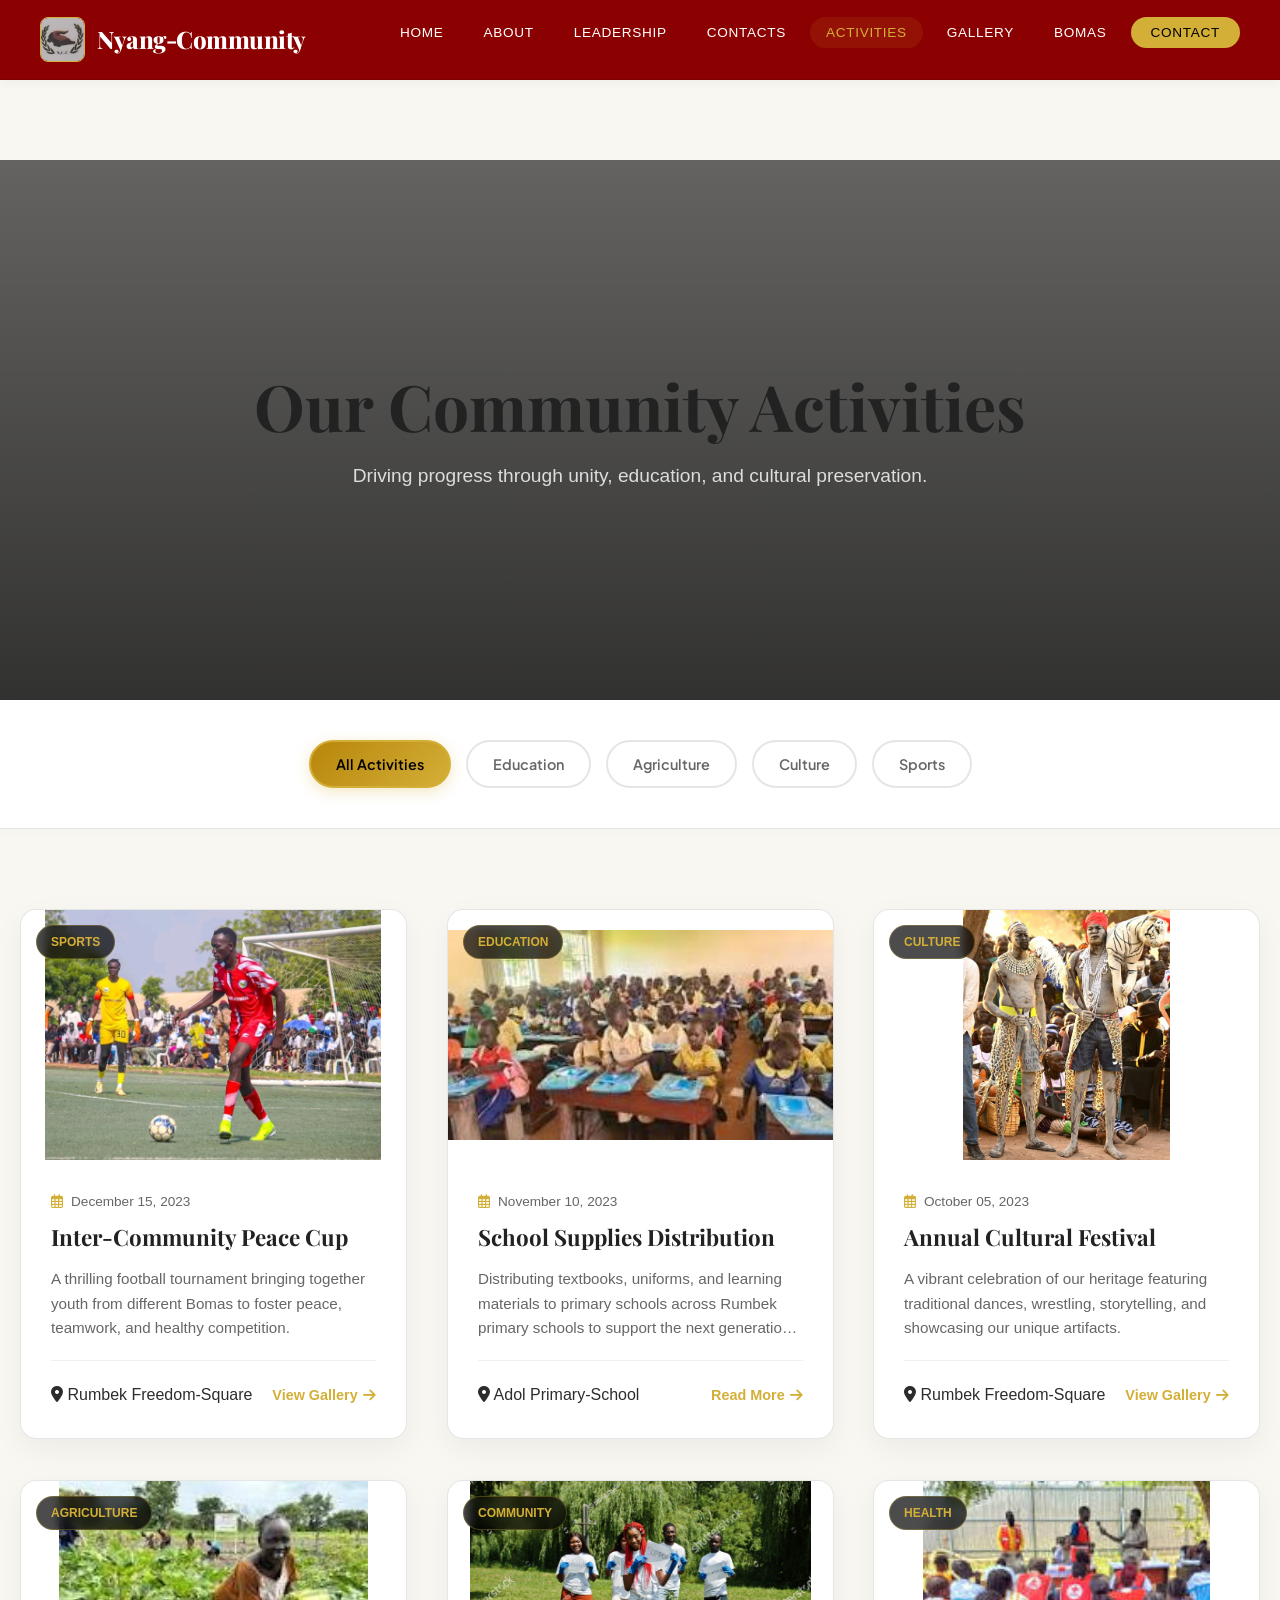
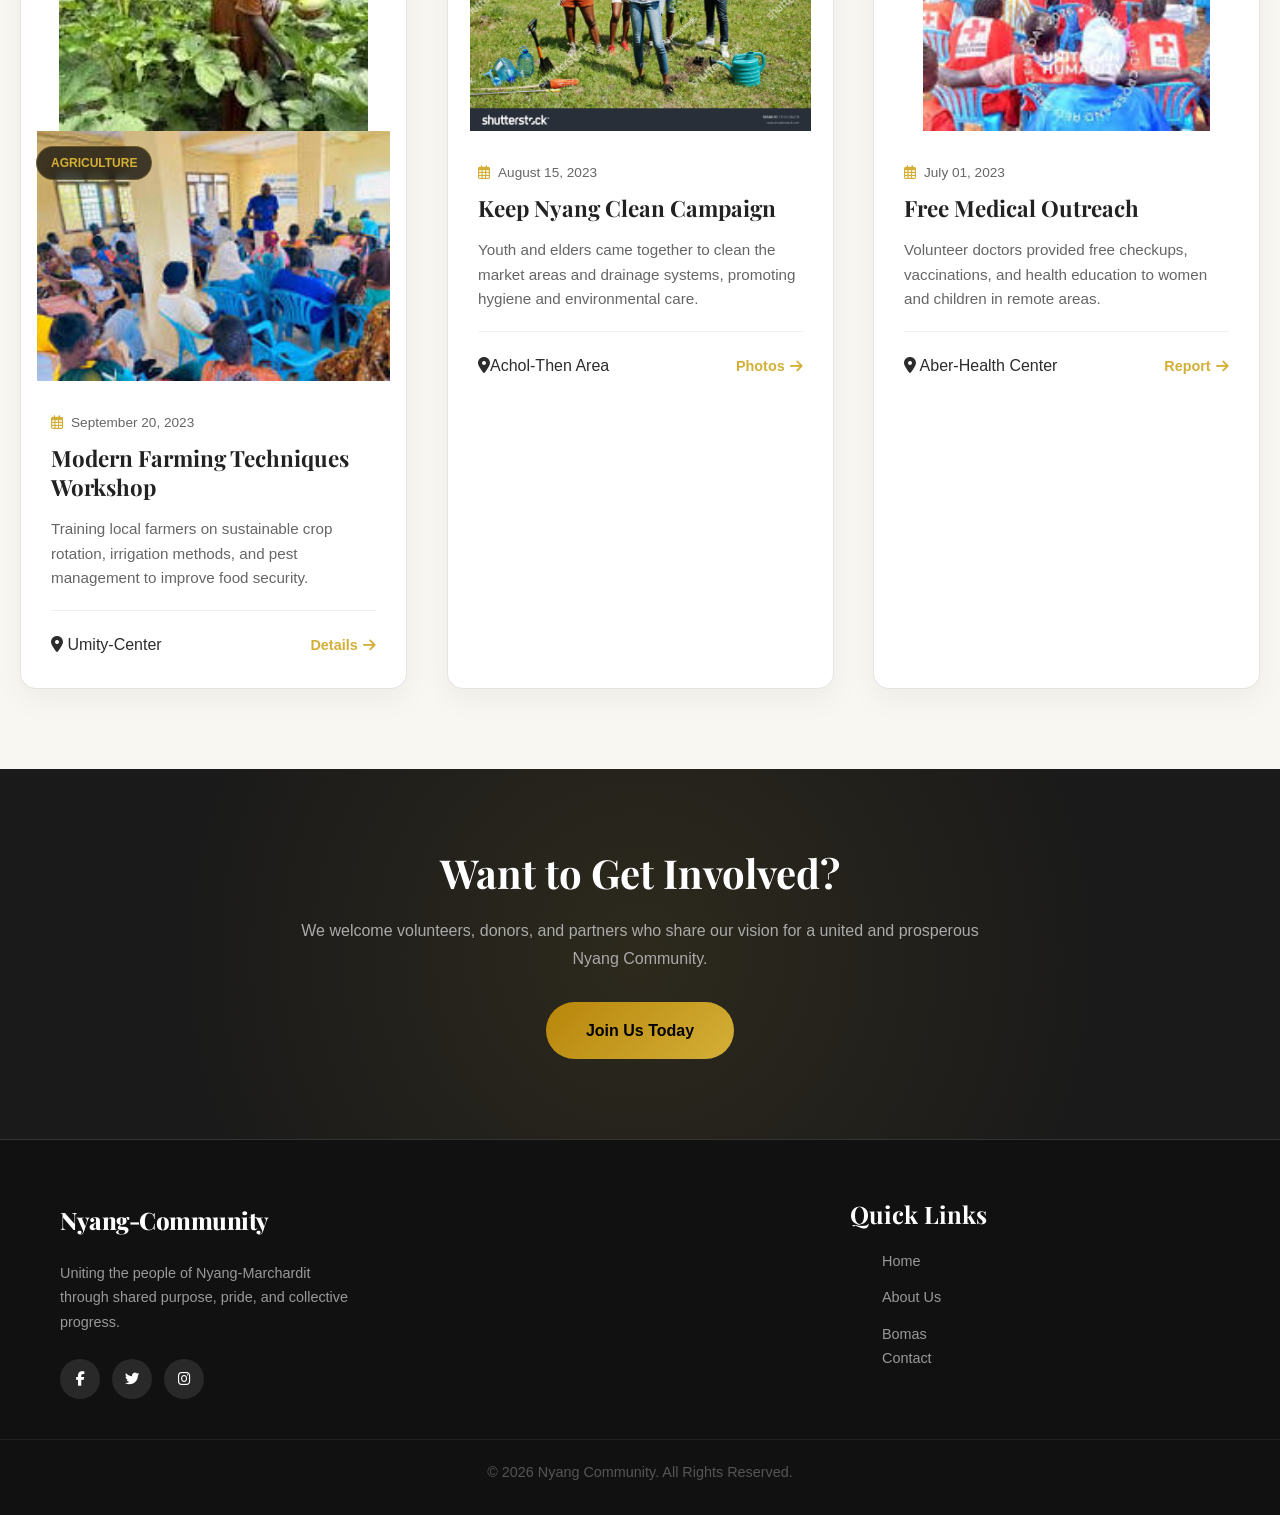
==== Activities.html @ 7ca045f8 "Nyang-website" ====
<!DOCTYPE html>
<html lang="en">

<head>

    <meta charset="utf-8">
    <meta name="author" content="Samuel Maker Adoor">
    <meta name="viewport" content="width=device-width, initial-scale=1.0">
    <meta name="description" content="Nyang-Community Activities and Events">

    <title>Activities</title>

    <!-- Fonts -->
    <link href="https://fonts.googleapis.com/css2?family=Playfair+Display:ital,wght@0,400;0,600;0,700;0,900;1,400&family=Plus+Jakarta+Sans:wght@300;400;500;600;700&display=swap" rel="stylesheet">

    <!-- Icons -->
    <link rel="stylesheet" href="https://cdnjs.cloudflare.com/ajax/libs/font-awesome/6.4.0/css/all.min.css">

    <!-- Bootstrap 5 CSS -->
    <link href="https://cdn.jsdelivr.net/npm/bootstrap@5.3.2/dist/css/bootstrap.min.css" rel="stylesheet">

    <style>

        /* =========================
           RESET & VARIABLES
        ========================= */
        *,
        *::before,
        *::after {
            box-sizing: border-box;
            margin: 0;
            padding: 0;
        }

        :root {
            /* Palette */
            --gold: #d4af37;
            --gold-light: #f3e5ab;
            --gold-gradient: linear-gradient(135deg, #b8860b 0%, #d4af37 100%);
            
            /* CREAM THEME */
            --bg-dark: #F9F7F2; 
            --bg-card: #FFFFFF;
            
            --text-main: #2C2C2C;
            --text-muted: #666666;

            /* DARK THEME */
            --dark-bg: #1a1a1a;
            --dark-text: #e0e0e0;

            --nav-h: 80px;
            --border-light: rgba(0, 0, 0, 0.1);
        }

        html {
            scroll-behavior: smooth;
        }

        body {
           font-family: 'Poppins', sans-serif;
            background-color: var(--bg-dark);
            color: var(--text-main);
            overflow-x: hidden;
            line-height: 1.7;
        }

        h1, h2, h3, h4, h5, h6 {
            font-family: 'Playfair Display', serif;
            font-weight: 700;
            color: #222;
        }

        /* =========================
           HEADER
        ========================= */
        header {
            position: sticky;
            top: 0;
            width: 100%;
            height: var(--nav-h);
            background:darkred;
            backdrop-filter: blur(12px);
            -webkit-backdrop-filter: blur(12px);
            border-bottom: 1px solid var(--border-light);
            z-index: 1000;
            box-shadow: 0 4px 10px rgba(0,0,0,0.03);
        }

        .nav-wrapper {
            max-width: 1400px;
            height: 100%;
            margin: 0 auto;
            display: flex;
            align-items: center;
            justify-content: space-between;
            padding: 0 40px;
        }

        .logo {
            font-family: 'Playfair Display', serif;
            font-size: 1.5rem;
            font-weight: 800;
            color: white;
            text-decoration: none;
            letter-spacing: -0.02em;
            display: flex;
            align-items: center;
            gap: 12px;
        }

        .logo-img {
            width: 45px;
            height: 45px;
            object-fit: cover;
            border-radius: 8px;
            border: 1px solid var(--gold);
        }

        nav ul {
            list-style: none;
            display: flex;
            gap: 8px;
        }

        nav ul li a {
            color: white;
            text-decoration: none;
            font-size: 0.85rem;
            font-weight: 500;
            letter-spacing: 0.05em;
            text-transform: uppercase;
            padding: 8px 16px;
            border-radius: 30px;
            transition: 0.3s;
        }

        nav ul li a:hover, nav ul li a.active {
            color: var(--gold);
            background: rgba(212, 175, 55, 0.1);
        }

        .hamburger {
            display: none;
            background: none;
            border: none;
            cursor: pointer;
        }
        
        .hamburger span {
            display: block;
            width: 25px;
            height: 2px;
            background: var(--text-main);
            margin: 5px 0;
            transition: 0.3s;
        }

        .mobile-nav {
            display: none;
            position: fixed;
            top: var(--nav-h);
            left: 0; width: 100%;
            background: var(--bg-card);
            padding: 20px;
            border-bottom: 1px solid var(--border-light);
            flex-direction: column;
            gap: 10px;
            z-index: 999;
            box-shadow: 0 10px 20px rgba(0,0,0,0.05);
        }
        .mobile-nav.open { display: flex; }
        .mobile-nav a {
            color: var(--text-main);
            text-decoration: none;
            padding: 12px;
            border-bottom: 1px solid var(--border-light);
            font-size: 1rem;
        }

        /* =========================
           PAGE HERO
        ========================= */
        .page-hero {
            position: relative;
            height: 60vh;
            min-height: 400px;
            display: flex;
            align-items: center;
            justify-content: center;
            text-align: center;
            color: #fff;
            background: url('https://picsum.photos/seed/activities/1920/800') no-repeat center center/cover;
            margin-top: var(--nav-h);
        }

        .page-hero::before {
            content: '';
            position: absolute;
            inset: 0;
            background: linear-gradient(to bottom, rgba(0,0,0,0.6), rgba(0,0,0,0.8));
        }

        .hero-content {
            position: relative;
            z-index: 2;
            padding: 0 20px;
            animation: fadeInUp 1s ease forwards;
        }

        .hero-title {
            font-size: clamp(2.5rem, 5vw, 4rem);
            margin-bottom: 15px;
        }

        .hero-subtitle {
            font-size: 1.2rem;
            color: #ddd;
            max-width: 600px;
            margin: 0 auto;
        }

        @keyframes fadeInUp {
            from { opacity: 0; transform: translateY(20px); }
            to { opacity: 1; transform: translateY(0); }
        }

        /* =========================
           FILTER SECTION
        ========================= */
        .filter-section {
            padding: 40px 0;
            background: var(--bg-card);
            border-bottom: 1px solid var(--border-light);
            position: sticky;
            top: var(--nav-h);
            z-index: 900;
            box-shadow: 0 5px 15px rgba(0,0,0,0.02);
        }

        .filter-container {
            max-width: 1200px;
            margin: 0 auto;
            display: flex;
            justify-content: center;
            flex-wrap: wrap;
            gap: 15px;
            padding: 0 20px;
        }

        .filter-btn {
            background: transparent;
            border: 2px solid var(--border-light);
            color: var(--text-muted);
            padding: 10px 25px;
            border-radius: 50px;
            font-size: 0.9rem;
            font-weight: 600;
            cursor: pointer;
            transition: all 0.3s ease;
            font-family: 'Plus Jakarta Sans', sans-serif;
        }

        .filter-btn:hover {
            border-color: var(--gold);
            color: var(--gold);
        }

        .filter-btn.active {
            background: var(--gold-gradient);
            color: #000;
            border-color: var(--gold);
            box-shadow: 0 4px 15px rgba(212, 175, 55, 0.3);
        }

        /* =========================
           ACTIVITIES GRID
        ========================= */
        .activities-section {
            padding: 80px 20px;
        }

        .activities-grid {
            max-width: 1400px;
            margin: 0 auto;
            display: grid;
            grid-template-columns: repeat(auto-fit, minmax(350px, 1fr));
            gap: 40px;
        }

        .activity-card {
            background: var(--bg-card);
            border-radius: 16px;
            overflow: hidden;
            box-shadow: 0 10px 30px rgba(0,0,0,0.05);
            transition: transform 0.4s ease, box-shadow 0.4s ease;
            border: 1px solid var(--border-light);
            position: relative;
            /* For Filter Animation */
            animation: scaleIn 0.5s ease forwards;
        }
        
        @keyframes scaleIn {
            from { opacity: 0; transform: scale(0.9); }
            to { opacity: 1; transform: scale(1); }
        }

        .activity-card:hover {
            transform: translateY(-10px);
            box-shadow: 0 20px 40px rgba(0,0,0,0.1);
        }

        .activity-image-wrapper {
            position: relative;
            height: 250px;
            overflow: hidden;
        }

        .activity-img {
            width: 100%;
            height: 100%;
            object-fit: contain;
            transition: transform 0.6s ease;
        }

        .activity-card:hover .activity-img {
            transform: scale(1.1);
        }

        .category-badge {
            position: absolute;
            top: 15px;
            left: 15px;
            background: rgba(0,0,0,0.7);
            color: var(--gold);
            padding: 6px 14px;
            border-radius: 20px;
            font-size: 0.75rem;
            text-transform: uppercase;
            font-weight: 700;
            backdrop-filter: blur(5px);
            border: 1px solid rgba(212, 175, 55, 0.3);
        }

        .activity-content {
            padding: 30px;
        }

        .activity-date {
            color: var(--text-muted);
            font-size: 0.85rem;
            margin-bottom: 10px;
            display: flex;
            align-items: center;
            gap: 8px;
        }

        .activity-date i { color: var(--gold); }

        .activity-title {
            font-size: 1.4rem;
            margin-bottom: 15px;
            color: #222;
            line-height: 1.3;
        }

        .activity-desc {
            color: #666;
            font-size: 0.95rem;
            margin-bottom: 20px;
            line-height: 1.6;
            display: -webkit-box;
            -webkit-line-clamp: 3;
            -webkit-box-orient: vertical;
            overflow: hidden;
        }

        .activity-footer {
            display: flex;
            justify-content: space-between;
            align-items: center;
            border-top: 1px solid #f0f0f0;
            padding-top: 20px;
        }

        .read-more {
            color: var(--gold);
            text-decoration: none;
            font-weight: 600;
            font-size: 0.9rem;
            display: flex;
            align-items: center;
            gap: 5px;
            transition: gap 0.3s;
        }

        .read-more:hover { gap: 10px; }

        /* =========================
           CALL TO ACTION
        ========================= */
        .cta-section {
            background: var(--dark-bg);
            color: #fff;
            padding: 80px 20px;
            text-align: center;
            position: relative;
            overflow: hidden;
        }

        .cta-section::before {
            content: '';
            position: absolute;
            top: 0; left: 0; width: 100%; height: 100%;
            background: radial-gradient(circle, rgba(212,175,55,0.1) 0%, transparent 70%);
        }

        .cta-content { position: relative; z-index: 2; max-width: 700px; margin: 0 auto; }
        .cta-title { color: #fff; margin-bottom: 20px; font-size: 2.5rem; }
        .cta-text { color: #aaa; margin-bottom: 30px; }

        .btn-cta {
            display: inline-block;
            background: var(--gold-gradient);
            color: #000;
            padding: 15px 40px;
            border-radius: 50px;
            text-decoration: none;
            font-weight: 700;
            transition: 0.3s;
        }
        .btn-cta:hover { transform: translateY(-3px); box-shadow: 0 10px 20px rgba(212,175,55,0.3); }

        /* =========================
           FOOTER
        ========================= */
        footer {
            background: #111; 
            border-top: 1px solid #333;
            padding: 60px 0 30px;
            font-size: 0.9rem;
            color: #ccc;
        }

        .footer-content {
            display: grid;
            grid-template-columns: 2fr 1fr;
            max-width: 1200px;
            margin: 0 auto 40px;
            padding: 0 20px;
            gap: 50px;
        }

        .footer-brand p { color: #999; margin-top: 20px; max-width: 300px; }
        .social-icons {
            margin-top: 25px;
            display: flex;
            gap: 12px;
        }
        .social-link {
            width: 40px; height: 40px; border-radius: 50%;
            background: rgba(255,255,255,0.1); color: #fff;
            display: flex; align-items: center; justify-content: center;
            text-decoration: none; transition: 0.3s;
        }
        .social-link:hover { background: var(--gold); color: #000; }

        .footer-links h4 { color: #fff; margin-bottom: 20px; }
        .footer-links ul { list-style: none; }
        .footer-links li { margin-bottom: 12px; }
        .footer-links a { color: #999; text-decoration: none; transition: 0.3s; }
        .footer-links a:hover { color: var(--gold); padding-left: 5px; }

        .copyright {
            text-align: center;
            color: #555;
            padding-top: 20px;
            border-top: 1px solid #222;
        }

        /* Responsive */
        @media (max-width: 768px) {
            .hero-title { font-size: 2.5rem; }
            .filter-container { gap: 10px; }
            .filter-btn { font-size: 0.8rem; padding: 8px 16px; }
            .activities-grid { grid-template-columns: 1fr; }
            nav { display: none; }
            .hamburger { display: block; }
            .footer-content { grid-template-columns: 1fr; text-align: center; }
            .footer-brand p { margin: 20px auto; }
            .social-icons { justify-content: center; }
        }
    </style>

</head>

<body>

    <!-- HEADER -->
    <header id="header">
        <div class="nav-wrapper">
            <a href="index.html" class="logo">
                <img src="logor.jpg" onerror="this.src='https://picsum.photos/seed/logo/100/100'" alt="Logo" class="logo-img">
                <span>Nyang-Community</span>
            </a>

            <nav>
                <ul>
                    <li><a href="Home.html">Home</a></li>
                    <li><a href="Home.html#about">About</a></li>
                    <li><a href="Home.html#Leaderships">Leadership</a></li>
                    <li><a href="Home.html#contact">Contacts</a></li>
                    <li><a href="Activities.html" class="active">Activities</a></li>
                    <li><a href="Gallary.html">Gallery</a></li>
                    <li><a href="Bomas.html">Bomas</a></li>
                    <li><a href="Home.html#contact" style="padding: 8px 20px; background: var(--gold); border-radius: 30px; color: #000;">Contact</a></li>
                </ul>
            </nav>

            <button class="hamburger" id="hamburger">
                <span></span>
                <span></span>
                <span></span>
            </button>
        </div>
    </header>

    <!-- MOBILE NAV -->
    <div class="mobile-nav" id="mobile-nav">
        <a href="index.html#about">About</a>
        <a href="index.html#Leaderships">Leadership</a>
        <a href="Activities.html">Activities</a>
        <a href="events.html">Events</a>
        <li>a<li><a href="Gallary.html">Gallery</a></li>
        <li>a<a href="Bomas.html">Bomas</a></li>
        <a href="Home.html#contact">Contact</a>
    </div>

    <!-- PAGE HERO -->
    <section class="page-hero">
        <div class="hero-content">
            <h1 class="hero-title">Our Community Activities</h1>
            <p class="hero-subtitle">Driving progress through unity, education, and cultural preservation.</p>
        </div>
    </section>

    <!-- FILTER BUTTONS -->
    <div class="filter-section">
        <div class="filter-container">
            <button class="filter-btn active" data-filter="all">All Activities</button>
            <button class="filter-btn" data-filter="education">Education</button>
            <button class="filter-btn" data-filter="agriculture">Agriculture</button>
            <button class="filter-btn" data-filter="culture">Culture</button>
            <button class="filter-btn" data-filter="sports">Sports</button>
        </div>
    </div>

    <!-- ACTIVITIES GRID -->
    <section class="activities-section">
        <div class="activities-grid">

            <!-- Activity 1: Sports -->
            <div class="activity-card" data-category="sports">
                <div class="activity-image-wrapper">
                    <span class="category-badge">Sports</span>
                    <img src="g6.jpg" onerror="this.src='https://picsum.photos/seed/soccer/600/400'" alt="Sports Tournament" class="activity-img">
                </div>
                <div class="activity-content">
                    <div class="activity-date">
                        <i class="far fa-calendar-alt"></i> December 15, 2023
                    </div>
                    <h3 class="activity-title">Inter-Community Peace Cup</h3>
                    <p class="activity-desc">
                        A thrilling football tournament bringing together youth from different Bomas to foster peace, teamwork, and healthy competition.
                    </p>
                    <div class="activity-footer">
                        <span><i class="fas fa-map-marker-alt"></i> Rumbek Freedom-Square</span>
                        <a href="https://www.gettyimages.in/search/2/image?phrase=south+sudan+football&tracked_gsrp_landing=https%3A%2F%2Fwww.gettyimages.in%2Fphotos%2Fsouth-sudan-football" class="read-more">View Gallery <i class="fas fa-arrow-right"></i></a>

                    </div>
                </div>
            </div>

            <!-- Activity 2: Education -->
            <div class="activity-card" data-category="education">
                <div class="activity-image-wrapper">
                    <span class="category-badge">Education</span>
                    <img src="bo14.jpg" onerror="this.src='https://picsum.photos/seed/school/600/400'" alt="School Support" class="activity-img">
                </div>
                <div class="activity-content">
                    <div class="activity-date">
                        <i class="far fa-calendar-alt"></i> November 10, 2023
                    </div>
                    <h3 class="activity-title">School Supplies Distribution</h3>
                    <p class="activity-desc">
                        Distributing textbooks, uniforms, and learning materials to primary schools across Rumbek primary schools to support the next generation of leaders.
                    </p>
                    <div class="activity-footer">
                        <span><i class="fas fa-map-marker-alt"></i> Adol Primary-School</span>
                        <a href="https://www.google.com/search?q=south+sudan+rumbek+distributing+books+to+schools+images&oq=south+sudan+rumbek+distrubting+books+to+schoom&gs_lcrp=EgZjaHJvbWUqCQgCECEYChigATIGCAAQRRg5MgkIARAhGAoYoAEyCQgCECEYChigAdIBCTI1MzM5ajBqN6gCCLACAfEFsovptX6X2ho&sourceid=chrome&ie=UTF-8&source=chrome.ob" class="read-more">Read More <i class="fas fa-arrow-right"></i></a>
                    </div>
                </div>
            </div>

            <!-- Activity 3: Culture -->
            <div class="activity-card" data-category="culture">
                <div class="activity-image-wrapper">
                    <span class="category-badge">Culture</span>
                    <img src="cul1.jpg" onerror="this.src='https://picsum.photos/seed/dance/600/400'" alt="Cultural Dance" class="activity-img">
                </div>
                <div class="activity-content">
                    <div class="activity-date">
                        <i class="far fa-calendar-alt"></i> October 05, 2023
                    </div>
                    <h3 class="activity-title">Annual Cultural Festival</h3>
                    <p class="activity-desc">
                        A vibrant celebration of our heritage featuring traditional dances, wrestling, storytelling, and showcasing our unique artifacts.
                    </p>
                    <div class="activity-footer">
                        <span><i class="fas fa-map-marker-alt"></i> Rumbek Freedom-Square</span>
                        <a href="https://www.google.com/search?q=south+sudan+rumbek+cultural+festival+images&oq=south+sudan+rumbek+cultural+festival+images&gs_lcrp=EgZjaHJvbWUqCQgCECEYChigATIGCAAQRRg5MgkIARAhGAoYoAEyCQgCECEYChigAdIBCTI1MzM5ajBqN6gCCLACAfEFsovptX6X2ho&sourceid=chrome&ie=UTF-8&source=chrome.ob" class="read-more">View Gallery <i class="fas fa-arrow-right"></i></a>
                    </div>
                </div>
            </div>

            <!-- Activity 4: Agriculture -->
            <div class="activity-card" data-category="agriculture">
                <div class="activity-image-wrapper">
                    <span class="category-badge">Agriculture</span>
                    <img src="bo15.jpg" onerror="this.src='https://picsum.photos/seed/farm/600/400'" alt="Farming Workshop" class="activity-img">
                </div>
                 <div class="activity-image-wrapper">
                    <span class="category-badge">Agriculture</span>
                    <img src="bo16.jpg" onerror="this.src='https://picsum.photos/seed/farm/600/400'" alt="Farming Workshop" class="activity-img">
                </div>
                <div class="activity-content">
                    <div class="activity-date">
                        <i class="far fa-calendar-alt"></i> September 20, 2023
                    </div>
                    <h3 class="activity-title">Modern Farming Techniques Workshop</h3>
                    <p class="activity-desc">
                        Training local farmers on sustainable crop rotation, irrigation methods, and pest management to improve food security.
                    </p>
                    <div class="activity-footer">
                        <span><i class="fas fa-map-marker-alt"></i> Umity-Center</span>
                        <a href="https://www.google.com/search?q=south+sudan+rumbek+modern+farming+techniques+workshop+images&oq=south+sudan+rumbek+modern+farming+technigues+works+images&gs_lcrp=EgZjaHJvbWUqDAgBECEYChigARjDBDIGCAAQRRg5MgwIARAhGAoYoAEYwwQyDAgCECEYChigARjDBDIGCAMQIRgK0gEJMjkyOTRqMGo3qAIIsAIB8QU6oSNn9vfr_g&sourceid=chrome&ie=UTF-8&source=chrome.ob" class="read-more">Details <i class="fas fa-arrow-right"></i></a>
                    </div>
                </div>
            </div>

            <!-- Activity 5: Community Service -->
            <div class="activity-card" data-category="culture">
                <div class="activity-image-wrapper">
                    <span class="category-badge">Community</span>
                    <img src="bo11.jpg" onerror="this.src='https://picsum.photos/seed/clean/600/400'" alt="Clean Up" class="activity-img">
                </div>
                <div class="activity-content">
                    <div class="activity-date">
                        <i class="far fa-calendar-alt"></i> August 15, 2023
                    </div>
                    <h3 class="activity-title">Keep Nyang Clean Campaign</h3>
                    <p class="activity-desc">
                        Youth and elders came together to clean the market areas and drainage systems, promoting hygiene and environmental care.
                    </p>
                    <div class="activity-footer">
                        <span><i class="fas fa-map-marker-alt"></i>Achol-Then Area </span>
                        <a href="https://www.google.com/search?q=cleaning+campaign+images+south+sudan&sca_esv=a4f5fd6faf7ec072&biw=1366&bih=599&sxsrf=ANbL-n5tiiRdGWfkTT5efJmZKPIa4yracQ%3A1780404399092&ei=r9AeaoSdBfTdseMP1_PK-A0&oq=cleaning+camp+images+south+sudan&gs_lp=[base64]&sclient=gws-wiz-serp" class="read-more">Photos <i class="fas fa-arrow-right"></i></a>
                    </div>
                </div>
            </div>

            <!-- Activity 6: Health -->
            <div class="activity-card" data-category="education">
                <div class="activity-image-wrapper">
                    <span class="category-badge">Health</span>
                    <img src="bo13.jpg" onerror="this.src='https://picsum.photos/seed/health/600/400'" alt="Medical Camp" class="activity-img">
                </div>
                <div class="activity-content">
                    <div class="activity-date">
                        <i class="far fa-calendar-alt"></i> July 01, 2023
                    </div>
                    <h3 class="activity-title">Free Medical Outreach</h3>
                    <p class="activity-desc">
                        Volunteer doctors provided free checkups, vaccinations, and health education to women and children in remote areas.
                    </p>
                    <div class="activity-footer">
                        <span><i class="fas fa-map-marker-alt"></i> Aber-Health Center</span>
                        <a href="https://www.google.com/search?q=medical+outreach+campaign+images+south+sudan&biw=1366&bih=599&sca_esv=a4f5fd6faf7ec072&sxsrf=ANbL-n62lYfcLuw1b2i7NWizFN7FD5-rdA%3A1780404471227&ei=99Aeas_DDaiMnesP5Y3r4A8&oq=medical+outreach+images+south+sudan&gs_lp=[base64]&sclient=gws-wiz-serp" class="read-more">Report <i class="fas fa-arrow-right"></i></a>
                    </div>
                </div>
            </div>

        </div>
    </section>

    <!-- CALL TO ACTION -->
    <section class="cta-section">
        <div class="cta-content">
            <h2 class="cta-title">Want to Get Involved?</h2>
            <p class="cta-text">We welcome volunteers, donors, and partners who share our vision for a united and prosperous Nyang Community.</p>
            <a href="index.html#contact" class="btn-cta">Join Us Today</a>
        </div>
    </section>

    <!-- FOOTER -->
    <footer>
        <div class="footer-content">
            <div class="footer-brand">
                <div class="logo">
                    <span style="color:#fff;">Nyang-Community</span>
                </div>
                <p>Uniting the people of Nyang-Marchardit through shared purpose, pride, and collective progress.</p>
                <div class="social-icons">
                    <a href="#" class="social-link"><i class="fab fa-facebook-f"></i></a>
                    <a href="#" class="social-link"><i class="fab fa-twitter"></i></a>
                    <a href="#" class="social-link"><i class="fab fa-instagram"></i></a>
                </div>
            </div>
            <div class="footer-links">
                <h4>Quick Links</h4>
                <ul>
                    <li><a href="index.html">Home</a></li>
                    <li><a href="index.html#about">About Us</a></li>
                     <a href="Bomas.html">Bomas</a>
                    <li><a href="index.html#contact">Contact</a></li>
                </ul>
            </div>
        </div>
        <div class="copyright">
            &copy; 2024 Nyang Community. All Rights Reserved.
        </div>
    </footer>

    <!-- Scripts -->
    <script src="https://cdn.jsdelivr.net/npm/bootstrap@5.3.2/dist/js/bootstrap.bundle.min.js"></script>

    <script>
        // MOBILE NAV TOGGLE
        const hamburger = document.getElementById('hamburger');
        const mobileNav = document.getElementById('mobile-nav');
        
        hamburger?.addEventListener('click', () => {
            mobileNav.classList.toggle('open');
            hamburger.classList.toggle('active'); // You can add specific active class for styling if needed
        });

        // =========================
        // FILTER LOGIC
        // =========================
        const filterBtns = document.querySelectorAll('.filter-btn');
        const activityCards = document.querySelectorAll('.activity-card');

        filterBtns.forEach(btn => {
            btn.addEventListener('click', () => {
                // 1. Remove active class from all buttons
                filterBtns.forEach(b => b.classList.remove('active'));
                // 2. Add active class to clicked button
                btn.classList.add('active');

                const filterValue = btn.getAttribute('data-filter');

                // 3. Filter cards
                activityCards.forEach(card => {
                    if (filterValue === 'all' || card.getAttribute('data-category') === filterValue) {
                        card.style.display = 'block';
                        // Re-trigger animation
                        card.style.animation = 'none';
                        card.offsetHeight; /* trigger reflow */
                        card.style.animation = 'scaleIn 0.5s ease forwards';
                    } else {
                        card.style.display = 'none';
                    }
                });
            });
        });

        // Dynamic Year in Footer
        document.querySelector('.copyright').innerHTML = `&copy; ${new Date().getFullYear()} Nyang Community. All Rights Reserved.`;
    </script>

</body>
</html>
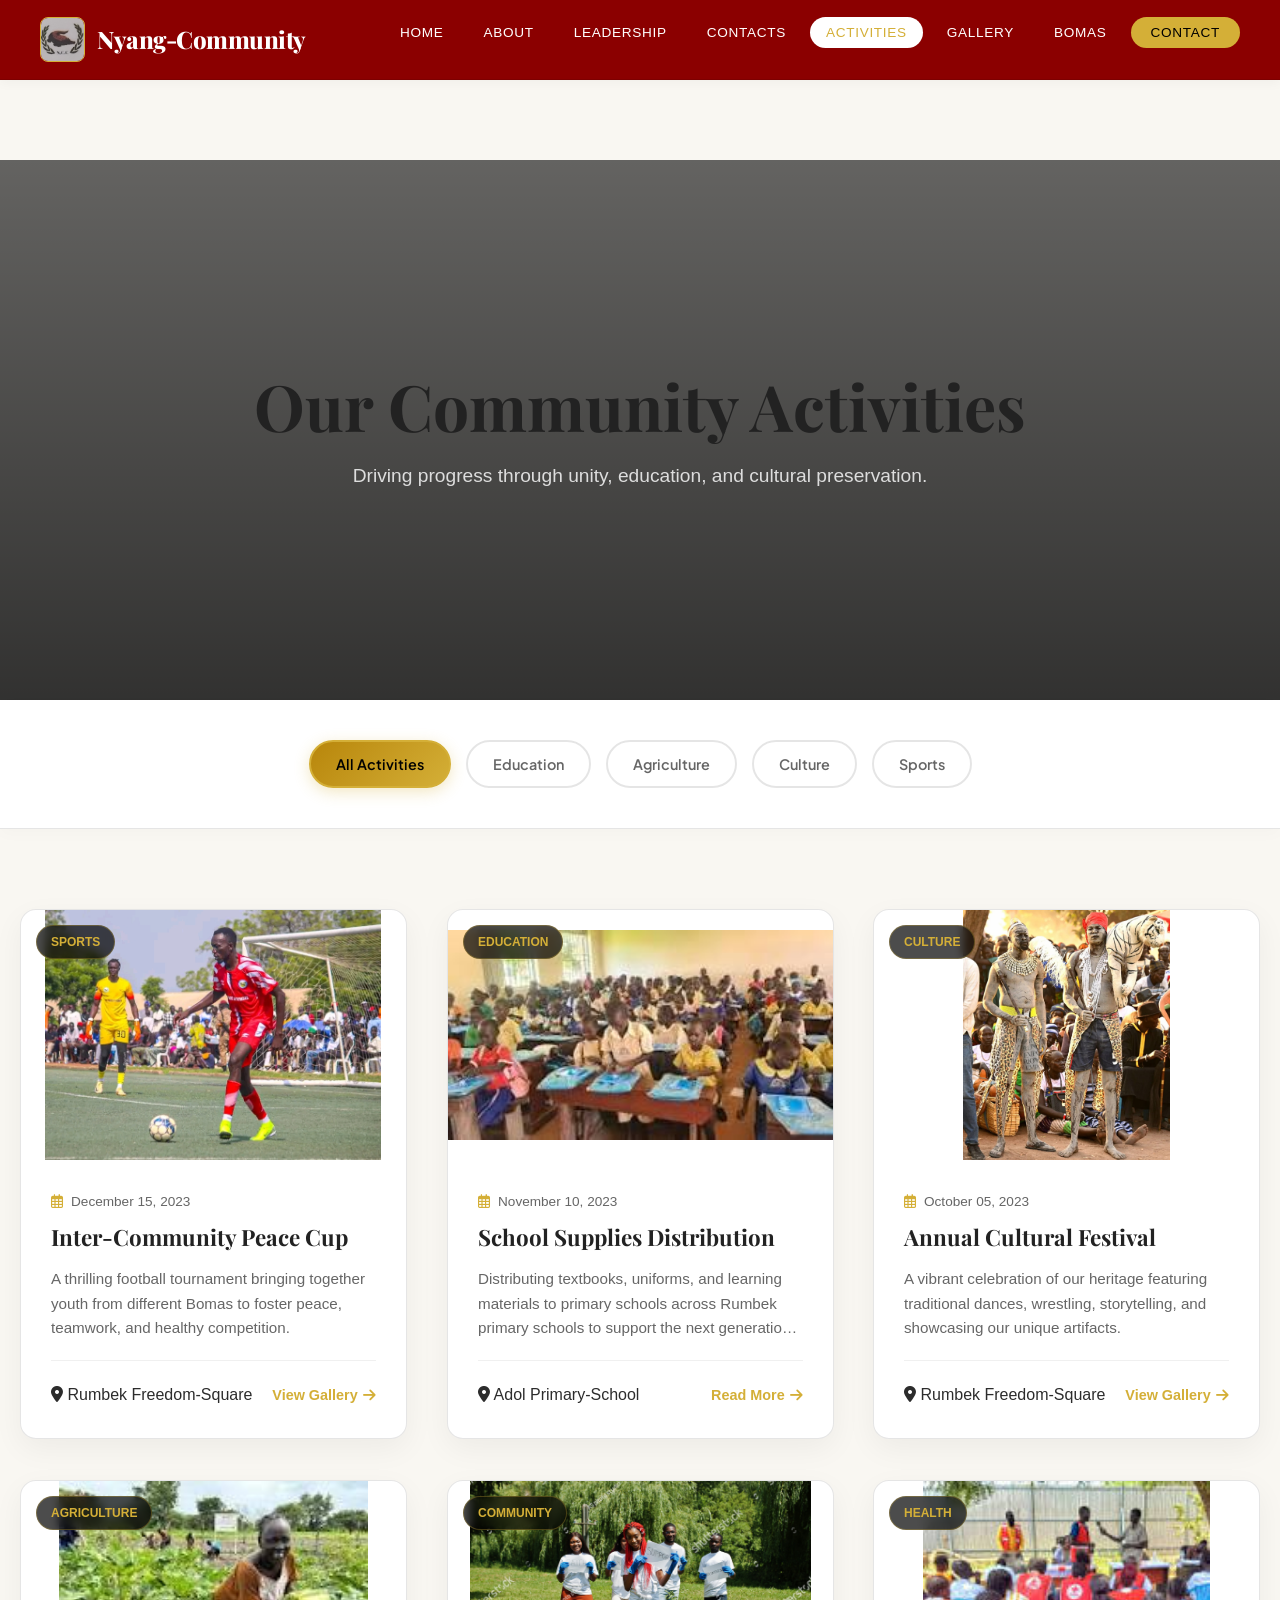
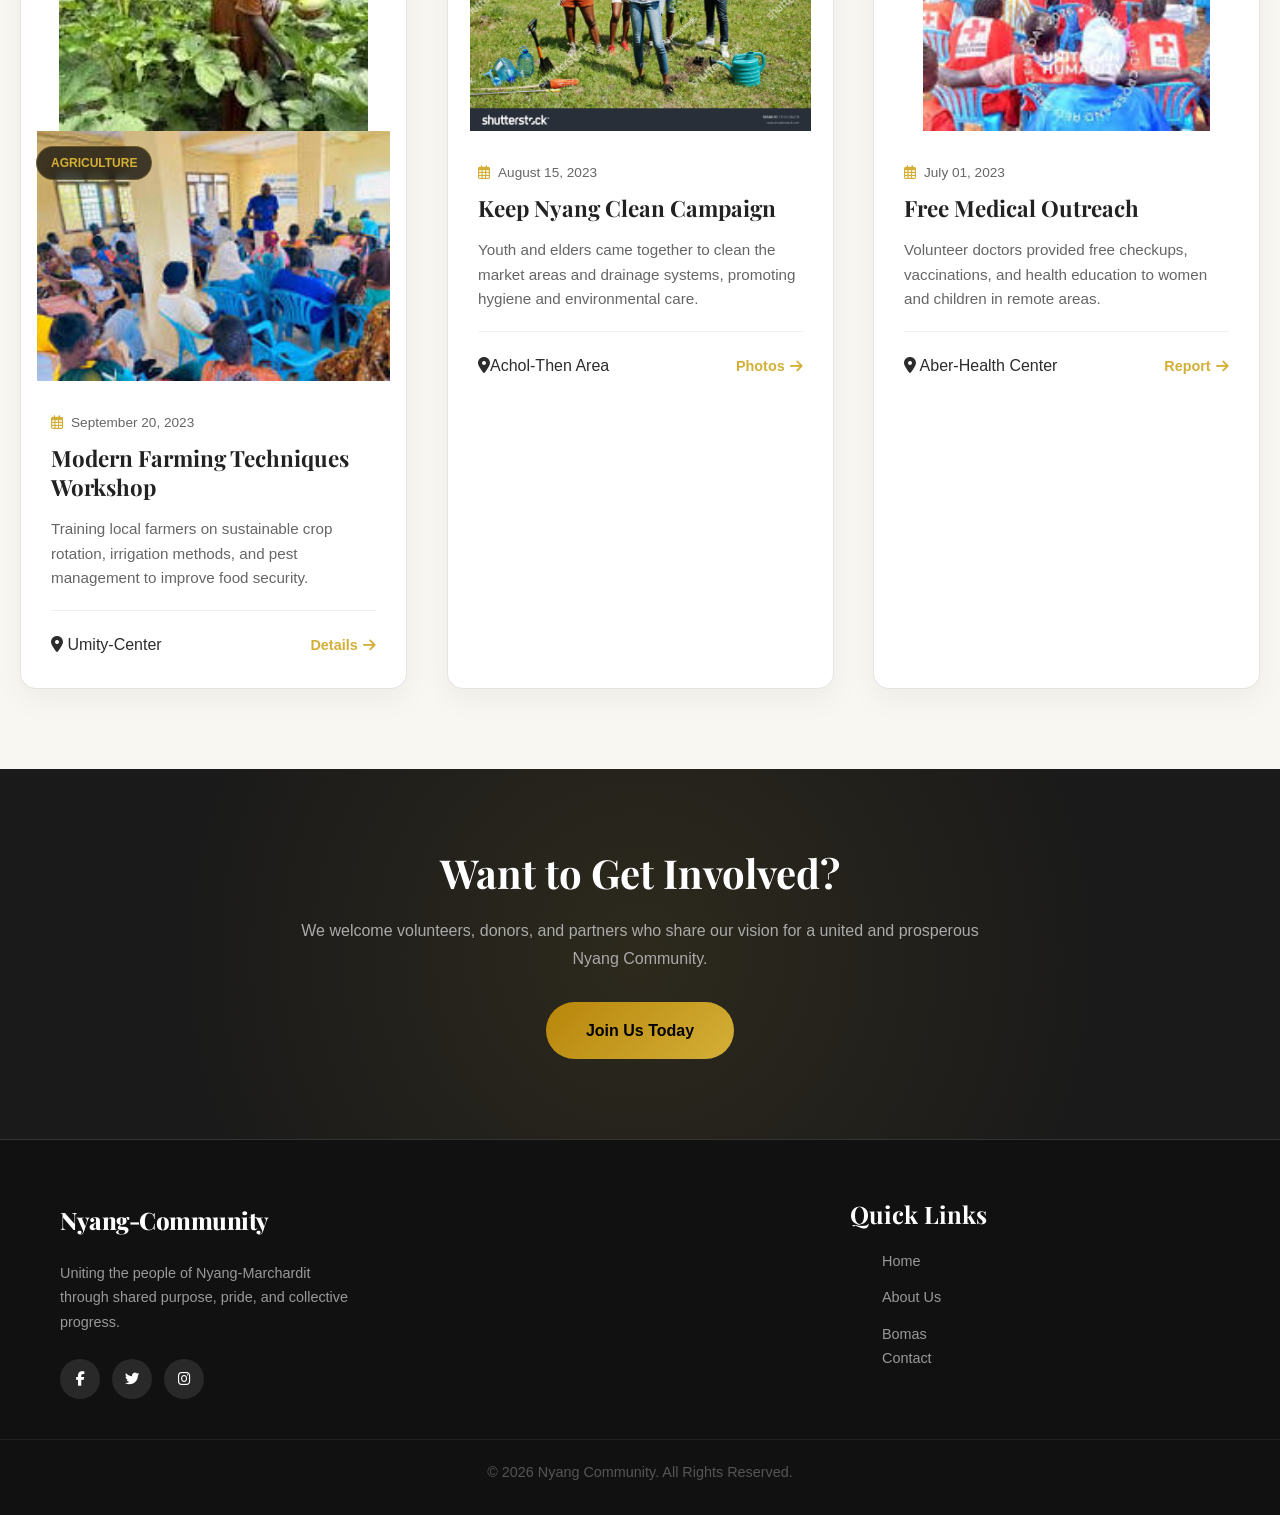
==== commit 78c11dc6: "correction1" ====
--- a/Activities.html
+++ b/Activities.html
@@ -137,7 +137,7 @@
 
         nav ul li a:hover, nav ul li a.active {
             color: var(--gold);
-            background: rgba(212, 175, 55, 0.1);
+            background: white;
         }
 
         .hamburger {
@@ -171,7 +171,7 @@
         }
         .mobile-nav.open { display: flex; }
         .mobile-nav a {
-            color: var(--text-main);
+            color: white;
             text-decoration: none;
             padding: 12px;
             border-bottom: 1px solid var(--border-light);
@@ -506,14 +506,14 @@
 
             <nav>
                 <ul>
-                    <li><a href="Home.html">Home</a></li>
-                    <li><a href="Home.html#about">About</a></li>
-                    <li><a href="Home.html#Leaderships">Leadership</a></li>
-                    <li><a href="Home.html#contact">Contacts</a></li>
+                    <li><a href="index.html">Home</a></li>
+                    <li><a href="index.html#about">About</a></li>
+                    <li><a href="index.html#Leaderships">Leadership</a></li>
+                    <li><a href="index.html#contact">Contacts</a></li>
                     <li><a href="Activities.html" class="active">Activities</a></li>
                     <li><a href="Gallary.html">Gallery</a></li>
                     <li><a href="Bomas.html">Bomas</a></li>
-                    <li><a href="Home.html#contact" style="padding: 8px 20px; background: var(--gold); border-radius: 30px; color: #000;">Contact</a></li>
+                    <li><a href="index.html#contact" style="padding: 8px 20px; background: var(--gold); border-radius: 30px; color: #000;">Contact</a></li>
                 </ul>
             </nav>
 
@@ -530,10 +530,10 @@
         <a href="index.html#about">About</a>
         <a href="index.html#Leaderships">Leadership</a>
         <a href="Activities.html">Activities</a>
-        <a href="events.html">Events</a>
-        <li>a<li><a href="Gallary.html">Gallery</a></li>
-        <li>a<a href="Bomas.html">Bomas</a></li>
-        <a href="Home.html#contact">Contact</a>
+        <a href="Events.html">Events</a>
+        <li><a href="Gallary.html">Gallery</a></li>
+        <li><a href="Bomas.html">Bomas</a></li>
+        <a href="index.html#contact">Contact</a>
     </div>
 
     <!-- PAGE HERO -->
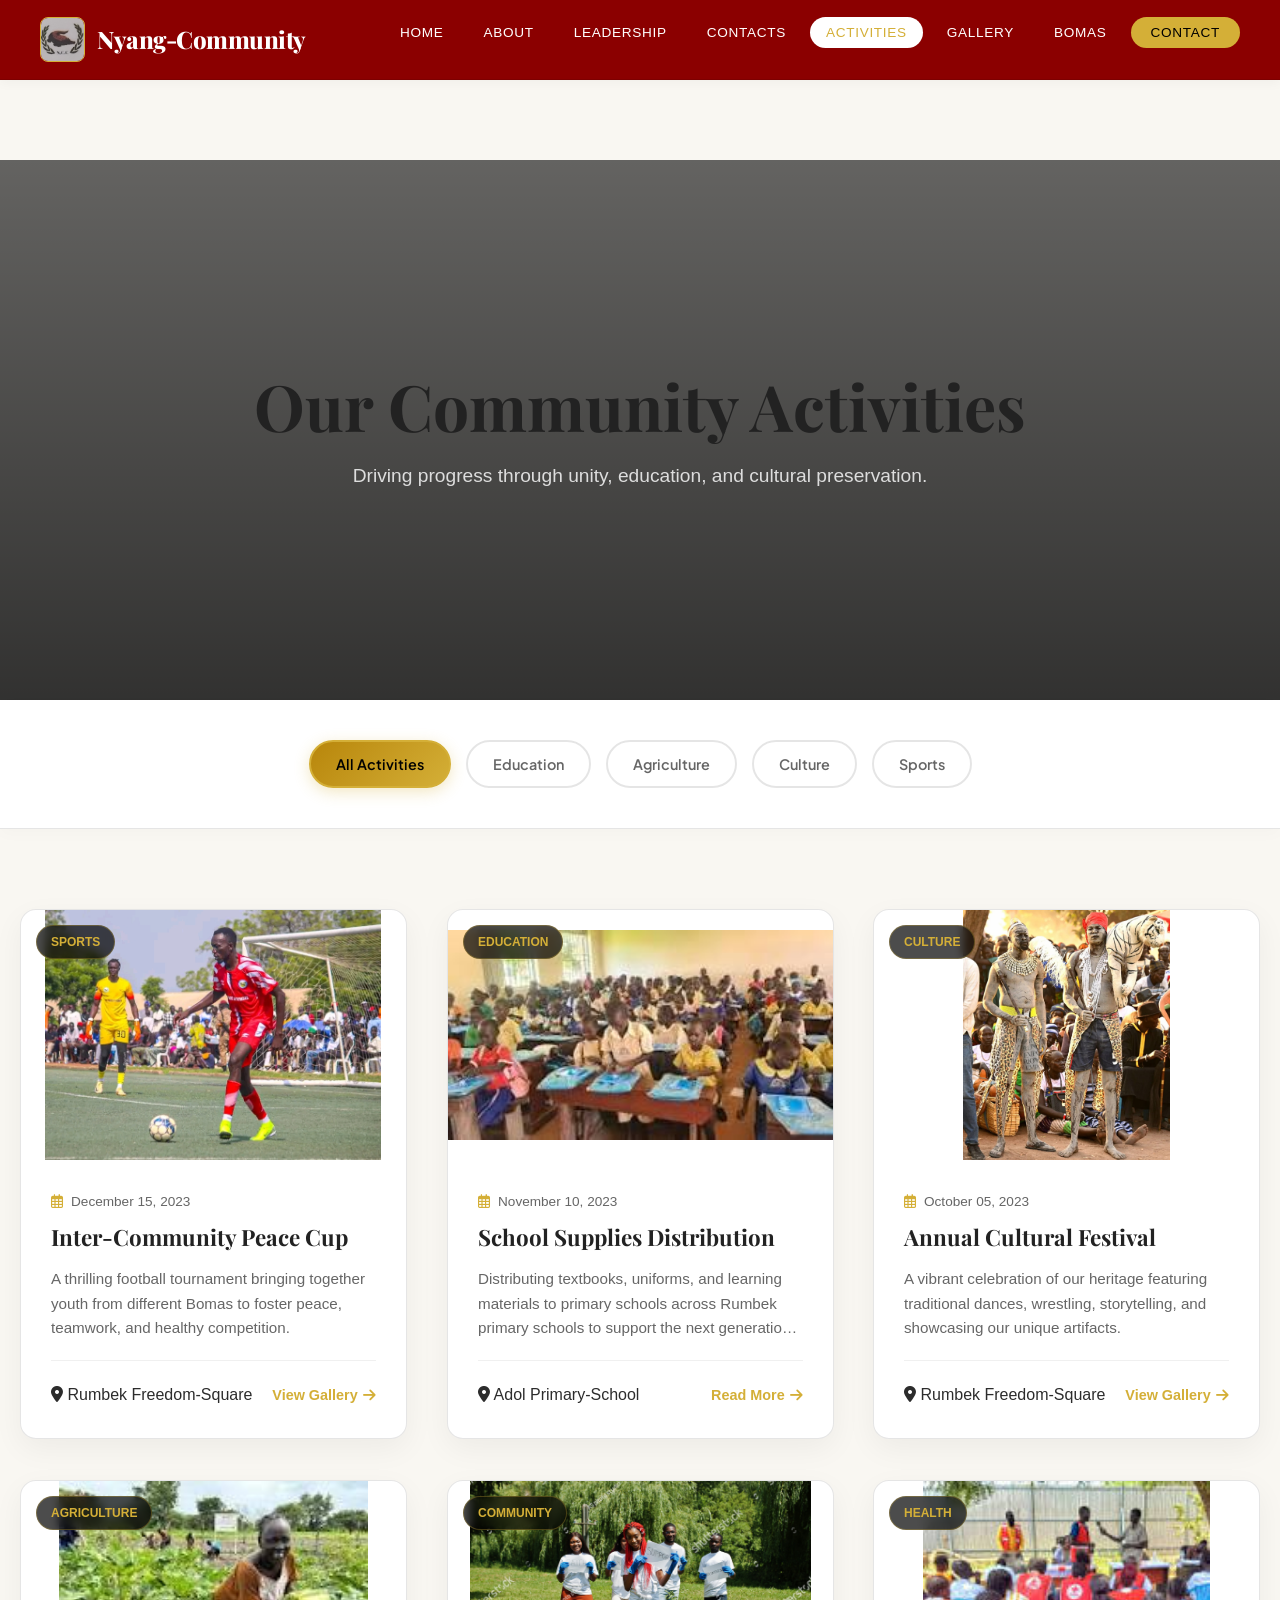
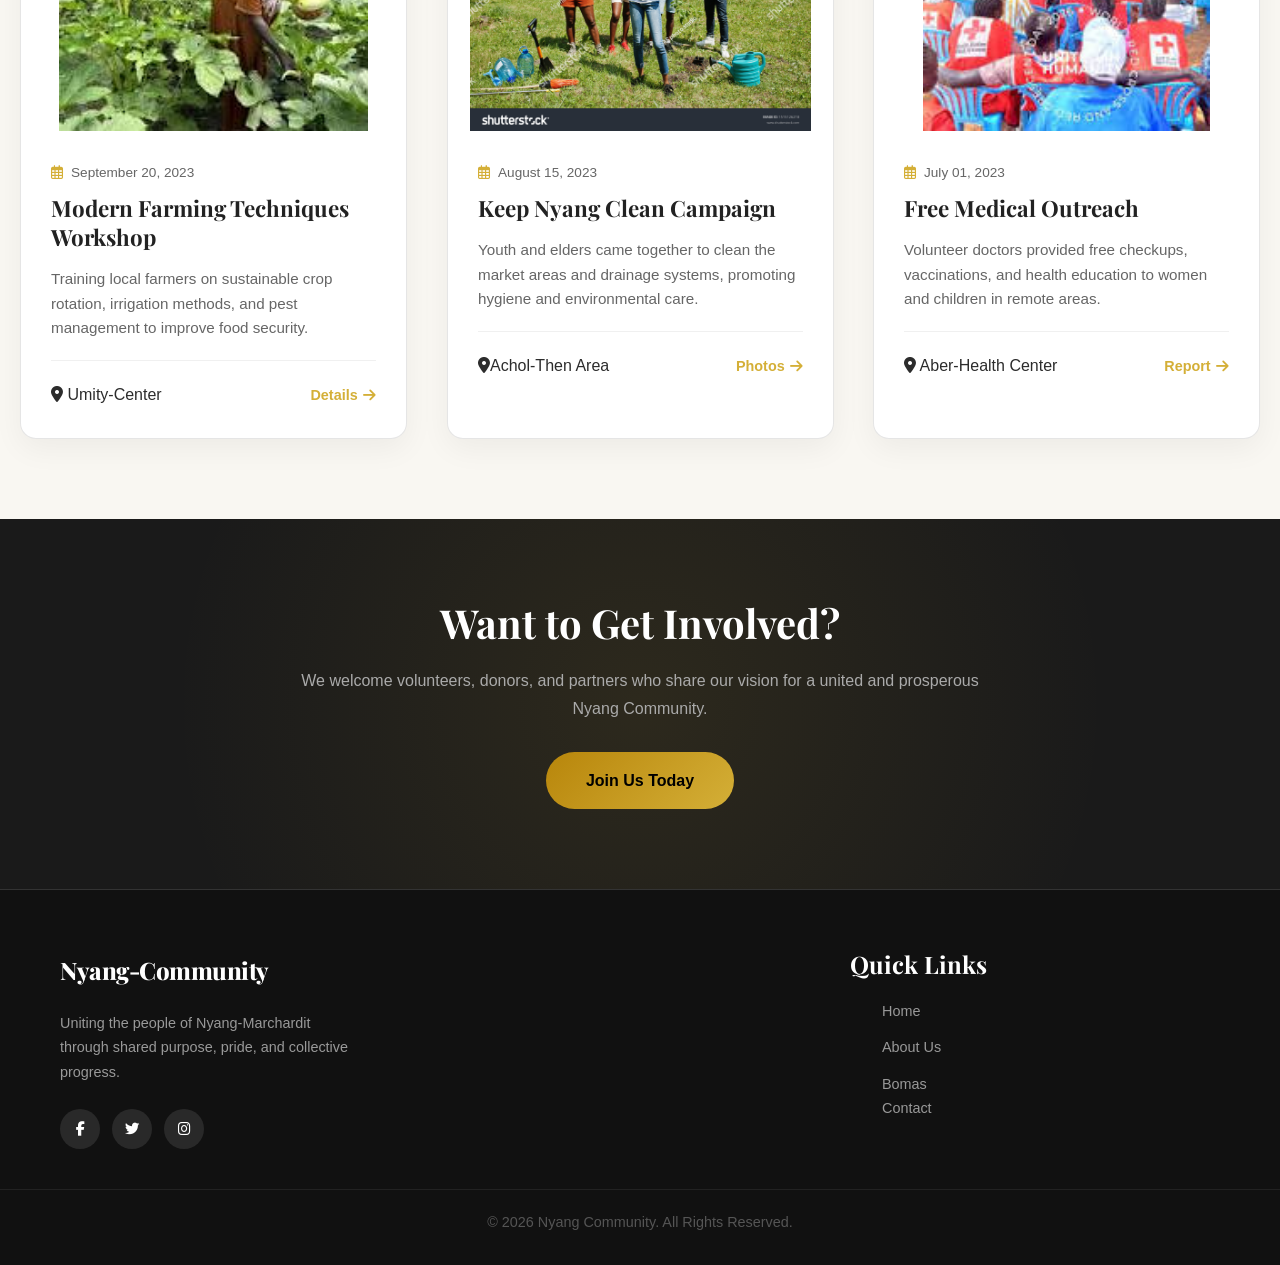
==== commit 05cf0a9f: "coorection" ====
--- a/Activities.html
+++ b/Activities.html
@@ -147,21 +147,28 @@
             cursor: pointer;
         }
         
+        /* FIXED: White hamburger lines for visibility on Dark Red header */
         .hamburger span {
             display: block;
             width: 25px;
             height: 2px;
-            background: var(--text-main);
+            background: #ffffff; 
             margin: 5px 0;
             transition: 0.3s;
         }
+
+        /* ADDED: Animation for Hamburger to become 'X' */
+        .hamburger.open span:nth-child(1) { transform: rotate(45deg) translate(5px, 5px); }
+        .hamburger.open span:nth-child(2) { opacity: 0; }
+        .hamburger.open span:nth-child(3) { transform: rotate(-45deg) translate(5px, -5px); }
 
         .mobile-nav {
             display: none;
             position: fixed;
             top: var(--nav-h);
             left: 0; width: 100%;
-            background: var(--bg-card);
+            /* FIXED: Black background */
+            background: #000000; 
             padding: 20px;
             border-bottom: 1px solid var(--border-light);
             flex-direction: column;
@@ -170,12 +177,25 @@
             box-shadow: 0 10px 20px rgba(0,0,0,0.05);
         }
         .mobile-nav.open { display: flex; }
+        
+        /* FIXED: White text and visible borders */
         .mobile-nav a {
-            color: white;
+            color: #ffffff;
             text-decoration: none;
             padding: 12px;
-            border-bottom: 1px solid var(--border-light);
+            border-bottom: 1px solid rgba(255,255,255,0.1);
             font-size: 1rem;
+            transition: 0.3s;
+        }
+        
+        .mobile-nav a:hover {
+            color: var(--gold);
+            padding-left: 20px;
+        }
+        
+        .mobile-nav a.active {
+            color: var(--gold);
+            font-weight: 700;
         }
 
         /* =========================
@@ -529,10 +549,10 @@
     <div class="mobile-nav" id="mobile-nav">
         <a href="index.html#about">About</a>
         <a href="index.html#Leaderships">Leadership</a>
-        <a href="Activities.html">Activities</a>
+        <a href="Activities.html" class="active">Activities</a>
         <a href="Events.html">Events</a>
-        <li><a href="Gallary.html">Gallery</a></li>
-        <li><a href="Bomas.html">Bomas</a></li>
+        <a href="Gallary.html">Gallery</a>
+        <a href="Bomas.html">Bomas</a>
         <a href="index.html#contact">Contact</a>
     </div>
 
@@ -629,10 +649,7 @@
                     <span class="category-badge">Agriculture</span>
                     <img src="bo15.jpg" onerror="this.src='https://picsum.photos/seed/farm/600/400'" alt="Farming Workshop" class="activity-img">
                 </div>
-                 <div class="activity-image-wrapper">
-                    <span class="category-badge">Agriculture</span>
-                    <img src="bo16.jpg" onerror="this.src='https://picsum.photos/seed/farm/600/400'" alt="Farming Workshop" class="activity-img">
-                </div>
+                <!-- REMOVED DUPLICATE WRAPPER FROM ORIGINAL CODE -->
                 <div class="activity-content">
                     <div class="activity-date">
                         <i class="far fa-calendar-alt"></i> September 20, 2023
@@ -741,7 +758,15 @@
         
         hamburger?.addEventListener('click', () => {
             mobileNav.classList.toggle('open');
-            hamburger.classList.toggle('active'); // You can add specific active class for styling if needed
+            hamburger.classList.toggle('open'); // Changed to 'open' for X animation
+        });
+
+        // Close mobile menu when a link is clicked
+        document.querySelectorAll('.mobile-nav a').forEach(link => {
+            link.addEventListener('click', () => {
+                mobileNav.classList.remove('open');
+                hamburger.classList.remove('open');
+            });
         });
 
         // =========================
